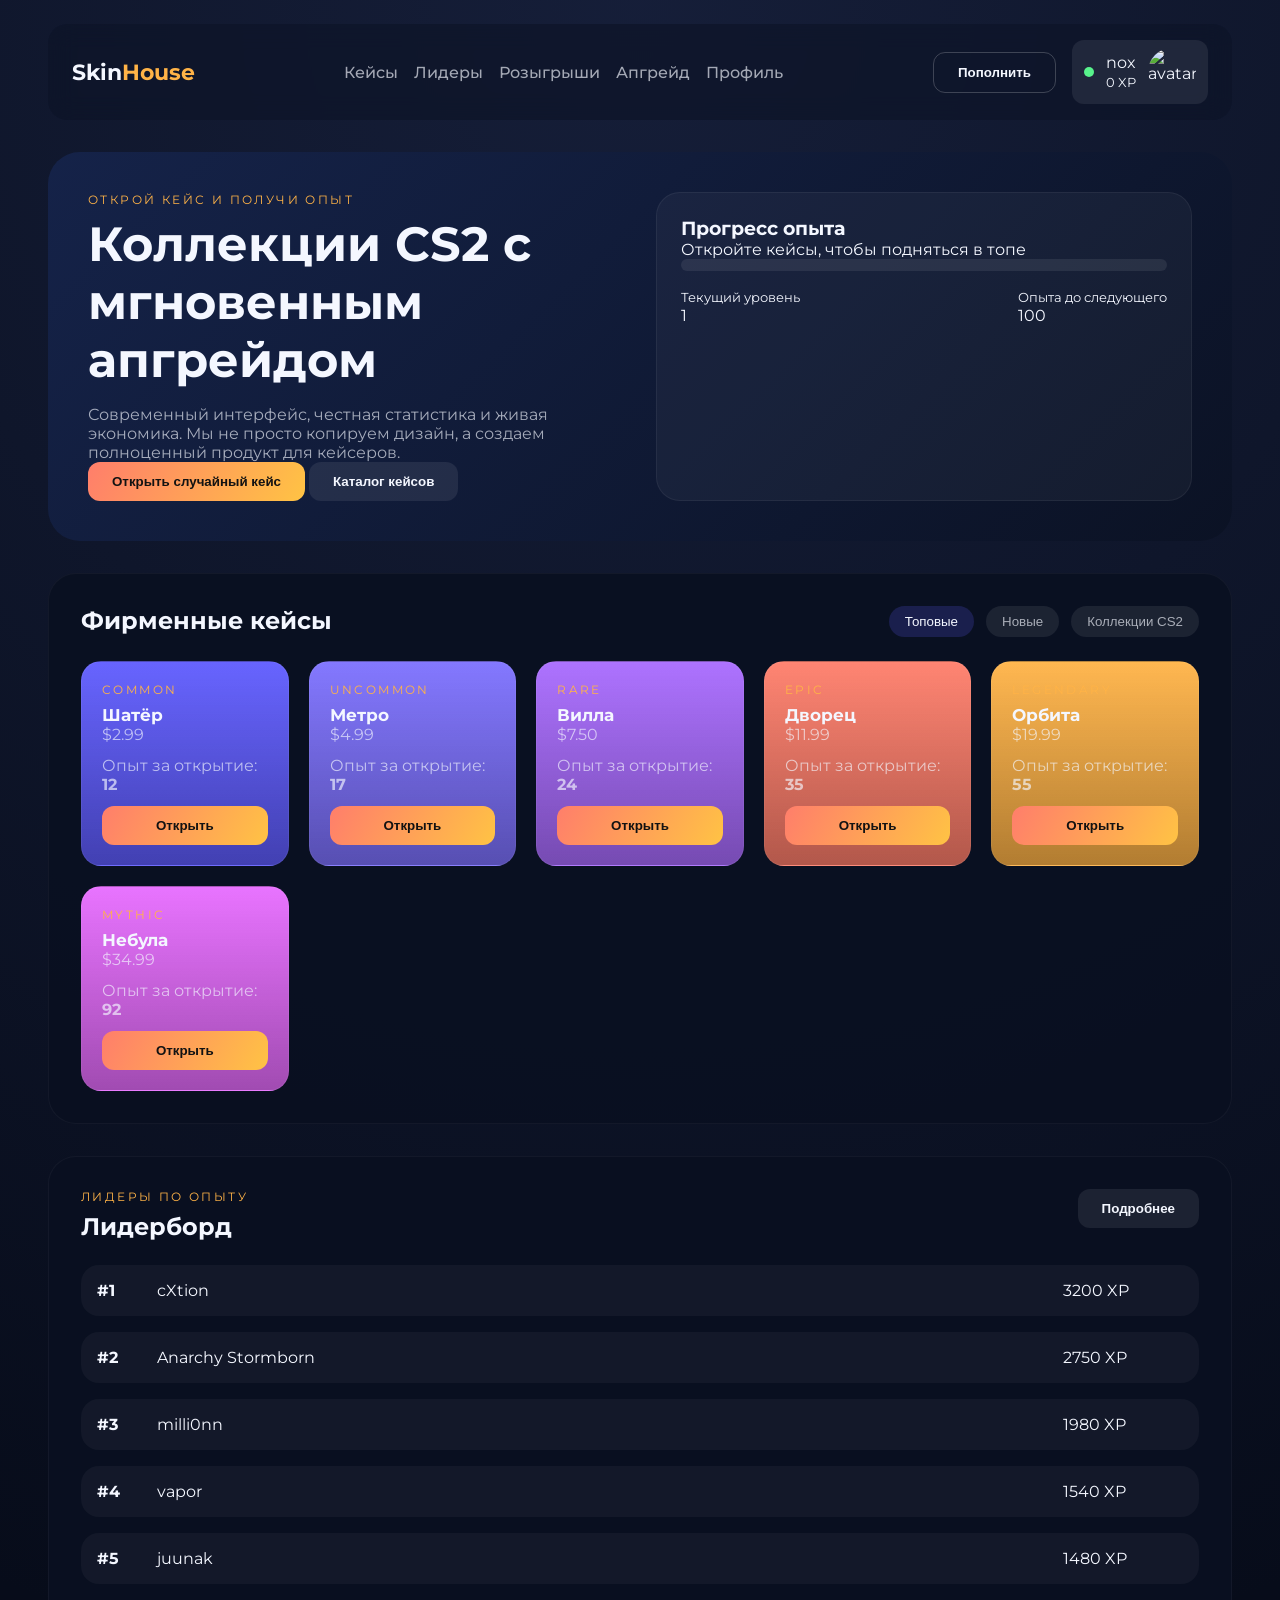
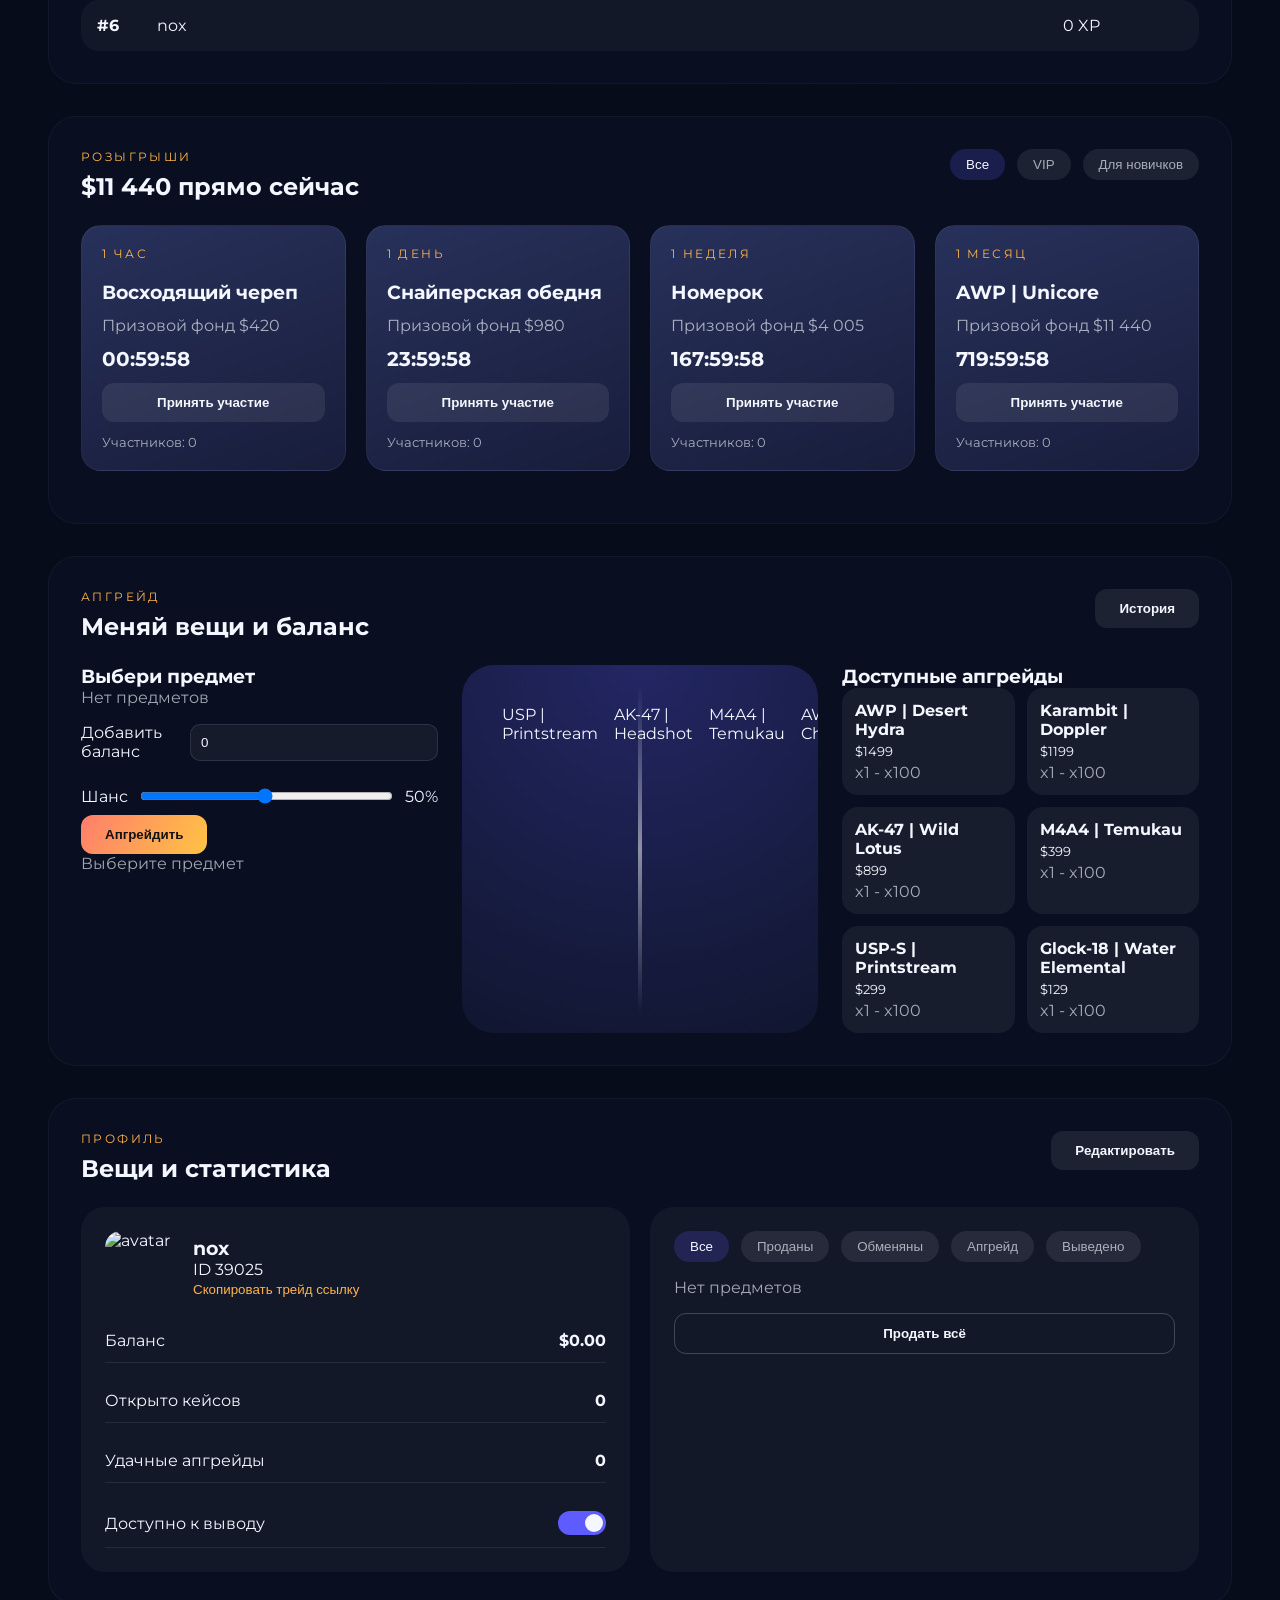
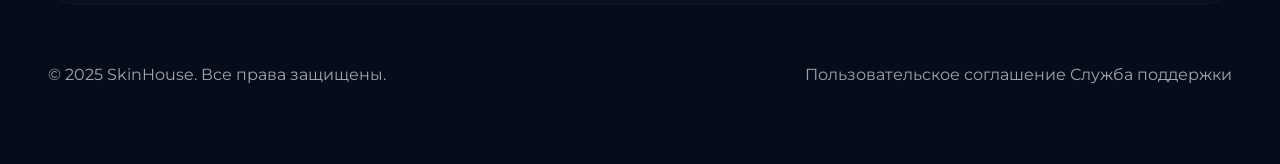
==== index.html @ cc7f90ea "Add persistent accounts and deposit flows" ====
<!DOCTYPE html>
<html lang="ru">
<head>
  <meta charset="UTF-8" />
  <meta name="viewport" content="width=device-width, initial-scale=1.0" />
  <title>SkinHouse 2.0</title>
  <link rel="preconnect" href="https://fonts.googleapis.com">
  <link rel="preconnect" href="https://fonts.gstatic.com" crossorigin>
  <link href="https://fonts.googleapis.com/css2?family=Montserrat:wght@400;500;600;700&display=swap" rel="stylesheet">
  <link rel="stylesheet" href="styles.css" />
</head>
<body>
  <div class="app-shell">
    <header class="app-header">
      <div class="logo">Skin<span>House</span></div>
      <nav class="main-nav">
        <a href="#cases">Кейсы</a>
        <a href="#leaderboard">Лидеры</a>
        <a href="#giveaways">Розыгрыши</a>
        <a href="#upgrade">Апгрейд</a>
        <a href="#profile">Профиль</a>
      </nav>
      <div class="header-actions">
        <button class="btn ghost" id="depositBtn">Пополнить</button>
        <button class="user-chip" type="button" id="accountManager">
          <span class="status online"></span>
          <div>
            <p class="user-name" id="headerUser">nox</p>
            <small id="userExp">0 XP</small>
          </div>
          <img src="https://avatars.githubusercontent.com/u/1?v=4" alt="avatar" />
        </button>
      </div>
    </header>

    <main>
      <section class="hero" id="cases">
        <div>
          <p class="eyebrow">Открой кейс и получи опыт</p>
          <h1>Коллекции CS2 с мгновенным апгрейдом</h1>
          <p class="muted">Современный интерфейс, честная статистика и живая экономика. Мы не просто копируем дизайн, а создаем полноценный продукт для кейсеров.</p>
          <div class="hero-actions">
            <button class="btn primary" id="openRandom">Открыть случайный кейс</button>
            <button class="btn secondary">Каталог кейсов</button>
          </div>
        </div>
        <div class="hero-card">
          <h3>Прогресс опыта</h3>
          <p>Откройте кейсы, чтобы подняться в топе</p>
          <div class="progress">
            <span id="expProgress"></span>
          </div>
          <div class="hero-stats">
            <div>
              <small>Текущий уровень</small>
              <p id="userLevel">1</p>
            </div>
            <div>
              <small>Опыта до следующего</small>
              <p id="nextLevel">100</p>
            </div>
          </div>
        </div>
      </section>

      <section class="case-grid-wrapper">
        <header class="section-head">
          <h2>Фирменные кейсы</h2>
          <div class="filters">
            <button class="chip active">Топовые</button>
            <button class="chip">Новые</button>
            <button class="chip">Коллекции CS2</button>
          </div>
        </header>
        <div class="case-grid" id="caseGrid"></div>
      </section>

      <section class="panel" id="leaderboard">
        <header class="section-head">
          <div>
            <p class="eyebrow">Лидеры по опыту</p>
            <h2>Лидерборд</h2>
          </div>
          <button class="btn secondary">Подробнее</button>
        </header>
        <div class="leaderboard" id="leaderboardList"></div>
      </section>

      <section class="panel" id="giveaways">
        <header class="section-head">
          <div>
            <p class="eyebrow">Розыгрыши</p>
            <h2>$11 440 прямо сейчас</h2>
          </div>
          <div class="filters">
            <button class="chip active">Все</button>
            <button class="chip">VIP</button>
            <button class="chip">Для новичков</button>
          </div>
        </header>
        <div class="giveaway-grid" id="giveawayGrid"></div>
        <div class="winners" id="winnersLog"></div>
      </section>

      <section class="panel" id="upgrade">
        <header class="section-head">
          <div>
            <p class="eyebrow">Апгрейд</p>
            <h2>Меняй вещи и баланс</h2>
          </div>
          <button class="btn secondary">История</button>
        </header>
        <div class="upgrade-layout">
          <div class="upgrade-column">
            <h3>Выбери предмет</h3>
            <div class="inventory" id="upgradeInventory"></div>
            <div class="balance-input">
              <label>Добавить баланс</label>
              <input type="number" id="balanceInput" value="0" min="0" step="5" />
            </div>
            <div class="chance-control">
              <label for="chanceRange">Шанс</label>
              <input type="range" id="chanceRange" min="1" max="100" value="50" />
              <span id="chanceValue">50%</span>
            </div>
            <button class="btn primary" id="upgradeBtn">Апгрейдить</button>
            <p class="muted" id="upgradeStatus">Выберите предмет</p>
          </div>
          <div class="upgrade-wheel">
            <div class="wheel" id="wheel">
              <ul>
                <li>USP | Printstream</li>
                <li>AK-47 | Headshot</li>
                <li>M4A4 | Temukau</li>
                <li>AWP | Chromatic</li>
                <li>AK-47 | Ice Coaled</li>
                <li>M4A1-S | Hot Rod</li>
              </ul>
            </div>
            <div class="wheel-indicator"></div>
          </div>
          <div class="upgrade-column">
            <h3>Доступные апгрейды</h3>
            <div class="upgrade-pool" id="upgradePool"></div>
          </div>
        </div>
      </section>

      <section class="panel profile" id="profile">
        <header class="section-head">
          <div>
            <p class="eyebrow">Профиль</p>
            <h2>Вещи и статистика</h2>
          </div>
          <button class="btn secondary">Редактировать</button>
        </header>
        <div class="profile-grid">
          <div class="profile-card">
            <div class="profile-user">
              <img src="https://avatars.githubusercontent.com/u/1?v=4" alt="avatar" />
              <div>
                <h3 id="profileName">nox</h3>
                <p id="profileId">ID 42069</p>
                <button class="link" id="copyTrade">Скопировать трейд ссылку</button>
              </div>
            </div>
            <div class="stat-row">
              <span>Баланс</span>
              <strong id="profileBalance">$0</strong>
            </div>
            <div class="stat-row">
              <span>Открыто кейсов</span>
              <strong id="profileCases">0</strong>
            </div>
            <div class="stat-row">
              <span>Удачные апгрейды</span>
              <strong id="profileUpgrades">0</strong>
            </div>
            <div class="toggle-row">
              <span>Доступно к выводу</span>
              <label class="switch">
                <input type="checkbox" id="withdrawToggle" checked />
                <span class="slider"></span>
              </label>
            </div>
          </div>
          <div class="profile-card wide">
            <div class="profile-tabs">
              <button class="chip active" data-filter="all">Все</button>
              <button class="chip" data-filter="sold">Проданы</button>
              <button class="chip" data-filter="traded">Обменяны</button>
              <button class="chip" data-filter="upgraded">Апгрейд</button>
              <button class="chip" data-filter="withdrawn">Выведено</button>
            </div>
            <div class="inventory" id="profileInventory"></div>
            <button class="btn ghost" id="sellAll">Продать всё</button>
          </div>
        </div>
      </section>
    </main>

    <footer>
      <p>© 2025 SkinHouse. Все права защищены.</p>
      <div class="footer-links">
        <a href="#">Пользовательское соглашение</a>
        <a href="#">Служба поддержки</a>
      </div>
    </footer>
  </div>

  <div class="modal" id="accountModal" aria-hidden="true">
    <div class="modal-content">
      <button class="modal-close" data-close-modal>&times;</button>
      <h3>Управление аккаунтом</h3>
      <p class="muted">Создавайте аккаунты для друзей, сохраняйте прогресс и переключайтесь за один клик.</p>
      <div class="modal-tabs" role="tablist">
        <button class="chip active" data-tab="login">Войти</button>
        <button class="chip" data-tab="register">Регистрация</button>
      </div>
      <form id="loginForm" class="modal-form" autocomplete="off">
        <label>
          Никнейм
          <input type="text" id="loginName" required placeholder="Например, nox" />
        </label>
        <label>
          Пароль
          <input type="password" id="loginPassword" required placeholder="••••••" />
        </label>
        <button class="btn primary" type="submit">Войти</button>
      </form>
      <form id="registerForm" class="modal-form hidden" autocomplete="off">
        <label>
          Никнейм
          <input type="text" id="registerName" required minlength="3" maxlength="16" />
        </label>
        <label>
          Пароль
          <input type="password" id="registerPassword" required minlength="4" />
        </label>
        <label>
          Повторите пароль
          <input type="password" id="registerConfirm" required minlength="4" />
        </label>
        <button class="btn primary" type="submit">Создать аккаунт</button>
      </form>
      <div class="divider"></div>
      <h4>Сохранённые аккаунты</h4>
      <div class="account-list" id="accountList"></div>
    </div>
  </div>

  <div class="modal" id="depositModal" aria-hidden="true">
    <div class="modal-content">
      <button class="modal-close" data-close-modal>&times;</button>
      <h3>Пополнение баланса</h3>
      <form id="depositForm" class="modal-form">
        <label>
          Сумма пополнения
          <input type="number" id="depositAmount" min="1" step="1" value="25" required />
        </label>
        <label>
          Способ оплаты
          <select id="depositMethod">
            <option value="card">Банковская карта</option>
            <option value="crypto">Криптовалюта</option>
            <option value="skin">Оплата скинами</option>
          </select>
        </label>
        <label>
          Комментарий
          <textarea id="depositComment" rows="2" placeholder="Например, пополнение к розыгрышу"></textarea>
        </label>
        <button class="btn primary" type="submit">Пополнить</button>
      </form>
      <div class="muted" id="depositHint">Платеж защищён. Средства моментально приходят на баланс аккаунта.</div>
    </div>
  </div>

  <script src="script.js" type="module"></script>
</body>
</html>
---- styles.css ----
:root {
  --bg: #070c1a;
  --panel: #0e1528;
  --card: #141d38;
  --accent: #ffb347;
  --accent-2: #5f5cff;
  --text: #f4f7ff;
  --muted: rgba(244, 247, 255, 0.65);
  --success: #58f38c;
  font-family: 'Montserrat', system-ui;
}

* {
  box-sizing: border-box;
  margin: 0;
  padding: 0;
}

body {
  background: radial-gradient(circle at top, rgba(39, 52, 94, 0.45), transparent 50%), var(--bg);
  color: var(--text);
  font-family: 'Montserrat', system-ui;
  min-height: 100vh;
}

img {
  max-width: 100%;
  display: block;
}

a {
  color: inherit;
  text-decoration: none;
}

.app-shell {
  max-width: 1400px;
  margin: 0 auto;
  padding: 24px clamp(16px, 4vw, 48px) 80px;
}

.app-header {
  display: flex;
  align-items: center;
  justify-content: space-between;
  padding: 16px 24px;
  background: rgba(14, 21, 40, 0.7);
  backdrop-filter: blur(12px);
  border-radius: 20px;
  position: sticky;
  top: 12px;
  z-index: 10;
}

.logo {
  font-weight: 700;
  font-size: 1.4rem;
}

.logo span {
  color: var(--accent);
}

.main-nav {
  display: flex;
  gap: 16px;
  font-weight: 500;
}

.main-nav a {
  color: var(--muted);
  transition: color .2s ease;
}

.main-nav a:hover {
  color: var(--text);
}

.header-actions {
  display: flex;
  align-items: center;
  gap: 16px;
}

.btn {
  border: none;
  border-radius: 12px;
  padding: 12px 24px;
  font-weight: 600;
  cursor: pointer;
  transition: transform .2s ease, box-shadow .2s ease;
}

.btn.primary {
  background: linear-gradient(120deg, #ff7e6b, #ffc344);
  color: #121212;
}

.btn.secondary {
  background: rgba(255, 255, 255, 0.08);
  color: var(--text);
}

.btn.ghost {
  background: transparent;
  border: 1px solid rgba(255, 255, 255, 0.2);
  color: var(--text);
}

.btn:hover {
  transform: translateY(-2px);
  box-shadow: 0 10px 20px rgba(0, 0, 0, .25);
}

.user-chip {
  display: flex;
  align-items: center;
  gap: 12px;
  padding: 8px 12px;
  background: rgba(255, 255, 255, 0.08);
  border-radius: 12px;
  border: none;
  cursor: pointer;
  color: inherit;
  font: inherit;
}

.user-chip:focus-visible,
.btn:focus-visible,
.chip:focus-visible,
.link:focus-visible {
  outline: 2px solid var(--accent);
  outline-offset: 2px;
}

.user-chip img {
  width: 48px;
  height: 48px;
  border-radius: 50%;
}

.status {
  width: 10px;
  height: 10px;
  border-radius: 50%;
  background: var(--success);
}

.hero {
  margin-top: 32px;
  padding: 40px;
  background: linear-gradient(135deg, rgba(21, 35, 74, 0.95), rgba(11, 18, 36, 0.95));
  border-radius: 32px;
  display: grid;
  grid-template-columns: repeat(auto-fit, minmax(260px, 1fr));
  gap: 32px;
}

.hero h1 {
  font-size: clamp(2rem, 4vw, 3rem);
  margin-bottom: 16px;
}

.muted {
  color: var(--muted);
}

.eyebrow {
  text-transform: uppercase;
  letter-spacing: .2em;
  color: var(--accent);
  font-size: .75rem;
  margin-bottom: 8px;
}

.hero-card {
  background: rgba(255, 255, 255, 0.04);
  padding: 24px;
  border-radius: 24px;
  border: 1px solid rgba(255, 255, 255, 0.06);
}

.progress {
  background: rgba(255, 255, 255, 0.08);
  border-radius: 999px;
  height: 12px;
  margin-bottom: 16px;
}

.progress span {
  display: block;
  height: 100%;
  background: linear-gradient(120deg, #5f5cff, #9b6bff);
  border-radius: inherit;
  width: 10%;
  transition: width .3s ease;
}

.hero-stats {
  display: flex;
  justify-content: space-between;
}

.case-grid-wrapper,
.panel {
  margin-top: 32px;
  padding: 32px;
  background: rgba(10, 16, 33, 0.95);
  border-radius: 28px;
  border: 1px solid rgba(255, 255, 255, 0.04);
}

.section-head {
  display: flex;
  justify-content: space-between;
  align-items: flex-start;
  flex-wrap: wrap;
  gap: 16px;
  margin-bottom: 24px;
}

.filters {
  display: flex;
  gap: 12px;
}

.chip {
  border: none;
  padding: 8px 16px;
  border-radius: 999px;
  background: rgba(255, 255, 255, 0.08);
  color: var(--muted);
  cursor: pointer;
}

.chip.active {
  background: rgba(95, 92, 255, 0.2);
  color: var(--text);
}

.case-grid {
  display: grid;
  grid-template-columns: repeat(auto-fit, minmax(180px, 1fr));
  gap: 20px;
}

.case-card {
  background: var(--card);
  border-radius: 20px;
  padding: 20px;
  display: flex;
  flex-direction: column;
  gap: 12px;
  border: 1px solid rgba(255, 255, 255, 0.06);
}

.case-card h3 {
  font-size: 1.05rem;
}

.case-card button {
  margin-top: auto;
}

.leaderboard {
  display: grid;
  gap: 16px;
}

.leaderboard-row {
  display: grid;
  grid-template-columns: 60px 1fr 120px;
  align-items: center;
  padding: 16px;
  border-radius: 18px;
  background: rgba(255, 255, 255, 0.04);
}

.giveaway-grid {
  display: grid;
  grid-template-columns: repeat(auto-fit, minmax(240px, 1fr));
  gap: 20px;
}

.giveaway-card {
  padding: 20px;
  border-radius: 20px;
  background: linear-gradient(160deg, rgba(44, 53, 97, 0.9), rgba(26, 31, 62, 0.9));
  border: 1px solid rgba(255, 255, 255, 0.05);
  display: flex;
  flex-direction: column;
  gap: 12px;
}

.giveaway-card .timer {
  font-size: 1.25rem;
  font-weight: 700;
}

.winners {
  margin-top: 20px;
  display: grid;
  gap: 8px;
  font-size: .9rem;
  color: var(--muted);
}

.upgrade-layout {
  display: grid;
  grid-template-columns: repeat(auto-fit, minmax(280px, 1fr));
  gap: 24px;
}

.inventory,
.upgrade-pool {
  display: grid;
  grid-template-columns: repeat(auto-fit, minmax(120px, 1fr));
  gap: 12px;
}

.item-card {
  background: rgba(255, 255, 255, 0.06);
  border-radius: 16px;
  padding: 12px;
  display: flex;
  flex-direction: column;
  gap: 4px;
  cursor: pointer;
  border: 1px solid transparent;
  transition: border .2s ease, transform .2s ease;
}

.item-card.selected {
  border-color: var(--accent);
  transform: translateY(-3px);
}

.balance-input,
.chance-control {
  margin-top: 16px;
  display: flex;
  justify-content: space-between;
  align-items: center;
  gap: 12px;
}

.balance-input input,
.chance-control input {
  width: 100%;
  background: rgba(255, 255, 255, 0.05);
  border: 1px solid rgba(255, 255, 255, 0.1);
  color: var(--text);
  border-radius: 10px;
  padding: 10px;
}

.upgrade-wheel {
  position: relative;
  background: radial-gradient(circle at top, rgba(95, 92, 255, 0.3), rgba(18, 24, 51, 0.8));
  border-radius: 32px;
  padding: 40px;
  overflow: hidden;
}

.wheel ul {
  list-style: none;
  display: flex;
  gap: 16px;
  animation: slide 20s linear infinite;
}

@keyframes slide {
  0% { transform: translateX(0); }
  100% { transform: translateX(-50%); }
}

.wheel.spinning ul {
  animation: spin 2s ease-out;
}

@keyframes spin {
  from { transform: translateX(0); }
  to { transform: translateX(-200%); }
}

.wheel-indicator {
  position: absolute;
  top: 20px;
  left: 50%;
  transform: translateX(-50%);
  width: 4px;
  height: calc(100% - 40px);
  background: linear-gradient(180deg, transparent, rgba(255, 255, 255, 0.5), transparent);
}

.profile-grid {
  display: grid;
  grid-template-columns: repeat(auto-fit, minmax(280px, 1fr));
  gap: 20px;
}

.profile-card {
  background: rgba(255, 255, 255, 0.04);
  border-radius: 24px;
  padding: 24px;
  display: flex;
  flex-direction: column;
  gap: 16px;
}

.profile-card.wide {
  min-height: 320px;
}

.profile-user {
  display: flex;
  gap: 16px;
  align-items: center;
}

.profile-user img {
  width: 72px;
  height: 72px;
  border-radius: 16px;
}

.stat-row,
.toggle-row {
  display: flex;
  justify-content: space-between;
  align-items: center;
  padding: 12px 0;
  border-bottom: 1px solid rgba(255, 255, 255, 0.08);
}

.stat-row:last-child {
  border-bottom: none;
}

.switch {
  position: relative;
  width: 48px;
  height: 24px;
}

.switch input {
  opacity: 0;
  width: 0;
  height: 0;
}

.slider {
  position: absolute;
  inset: 0;
  background: rgba(255, 255, 255, 0.1);
  border-radius: 999px;
  transition: background .2s ease;
}

.slider::after {
  content: '';
  position: absolute;
  width: 18px;
  height: 18px;
  border-radius: 50%;
  background: var(--text);
  top: 3px;
  left: 3px;
  transition: transform .2s ease;
}

.switch input:checked + .slider {
  background: var(--accent-2);
}

.switch input:checked + .slider::after {
  transform: translateX(24px);
}

.profile-tabs {
  display: flex;
  flex-wrap: wrap;
  gap: 12px;
}

footer {
  margin-top: 60px;
  display: flex;
  justify-content: space-between;
  flex-wrap: wrap;
  gap: 16px;
  color: var(--muted);
}

footer a {
  color: var(--muted);
}

.link {
  background: none;
  border: none;
  color: var(--accent);
  cursor: pointer;
}

@media (max-width: 768px) {
  .app-header {
    flex-direction: column;
    gap: 16px;
  }

  .main-nav {
    flex-wrap: wrap;
    justify-content: center;
  }
}
.toast {
  position: fixed;
  bottom: 32px;
  right: 32px;
  background: rgba(13, 19, 40, 0.9);
  border: 1px solid rgba(255, 255, 255, 0.1);
  padding: 16px 20px;
  border-radius: 16px;
  opacity: 0;
  transform: translateY(20px);
  transition: opacity .3s ease, transform .3s ease;
  z-index: 100;
}

.toast.show {
  opacity: 1;
  transform: translateY(0);
}

.modal {
  position: fixed;
  inset: 0;
  display: grid;
  place-items: center;
  background: rgba(2, 5, 15, 0.75);
  backdrop-filter: blur(6px);
  opacity: 0;
  pointer-events: none;
  transition: opacity .2s ease;
  padding: 24px;
  z-index: 50;
}

.modal.show {
  opacity: 1;
  pointer-events: auto;
}

.modal-content {
  width: min(460px, 100%);
  background: rgba(15, 22, 41, 0.95);
  border-radius: 24px;
  border: 1px solid rgba(255, 255, 255, 0.1);
  padding: 32px;
  position: relative;
  display: flex;
  flex-direction: column;
  gap: 16px;
}

.modal-close {
  position: absolute;
  top: 16px;
  right: 16px;
  border: none;
  background: rgba(255, 255, 255, 0.08);
  color: var(--text);
  font-size: 1.2rem;
  border-radius: 50%;
  width: 32px;
  height: 32px;
  cursor: pointer;
}

.modal-tabs {
  display: flex;
  gap: 12px;
}

.modal-form {
  display: flex;
  flex-direction: column;
  gap: 12px;
}

.modal-form label {
  display: flex;
  flex-direction: column;
  gap: 6px;
  font-size: .9rem;
}

.modal-form input,
.modal-form select,
.modal-form textarea {
  background: rgba(255, 255, 255, 0.05);
  border: 1px solid rgba(255, 255, 255, 0.12);
  border-radius: 12px;
  padding: 10px 14px;
  color: var(--text);
  font-family: inherit;
}

.modal-form textarea {
  resize: none;
}

.hidden {
  display: none !important;
}

.divider {
  height: 1px;
  background: rgba(255, 255, 255, 0.08);
}

.account-list {
  display: flex;
  flex-direction: column;
  gap: 8px;
  max-height: 200px;
  overflow: auto;
}

.account-list button {
  display: flex;
  justify-content: space-between;
  align-items: center;
  border: 1px solid rgba(255, 255, 255, 0.08);
  border-radius: 14px;
  padding: 10px 14px;
  background: rgba(255, 255, 255, 0.03);
  color: inherit;
  cursor: pointer;
}

.account-list button.active {
  border-color: var(--accent);
  background: rgba(255, 179, 71, 0.08);
}
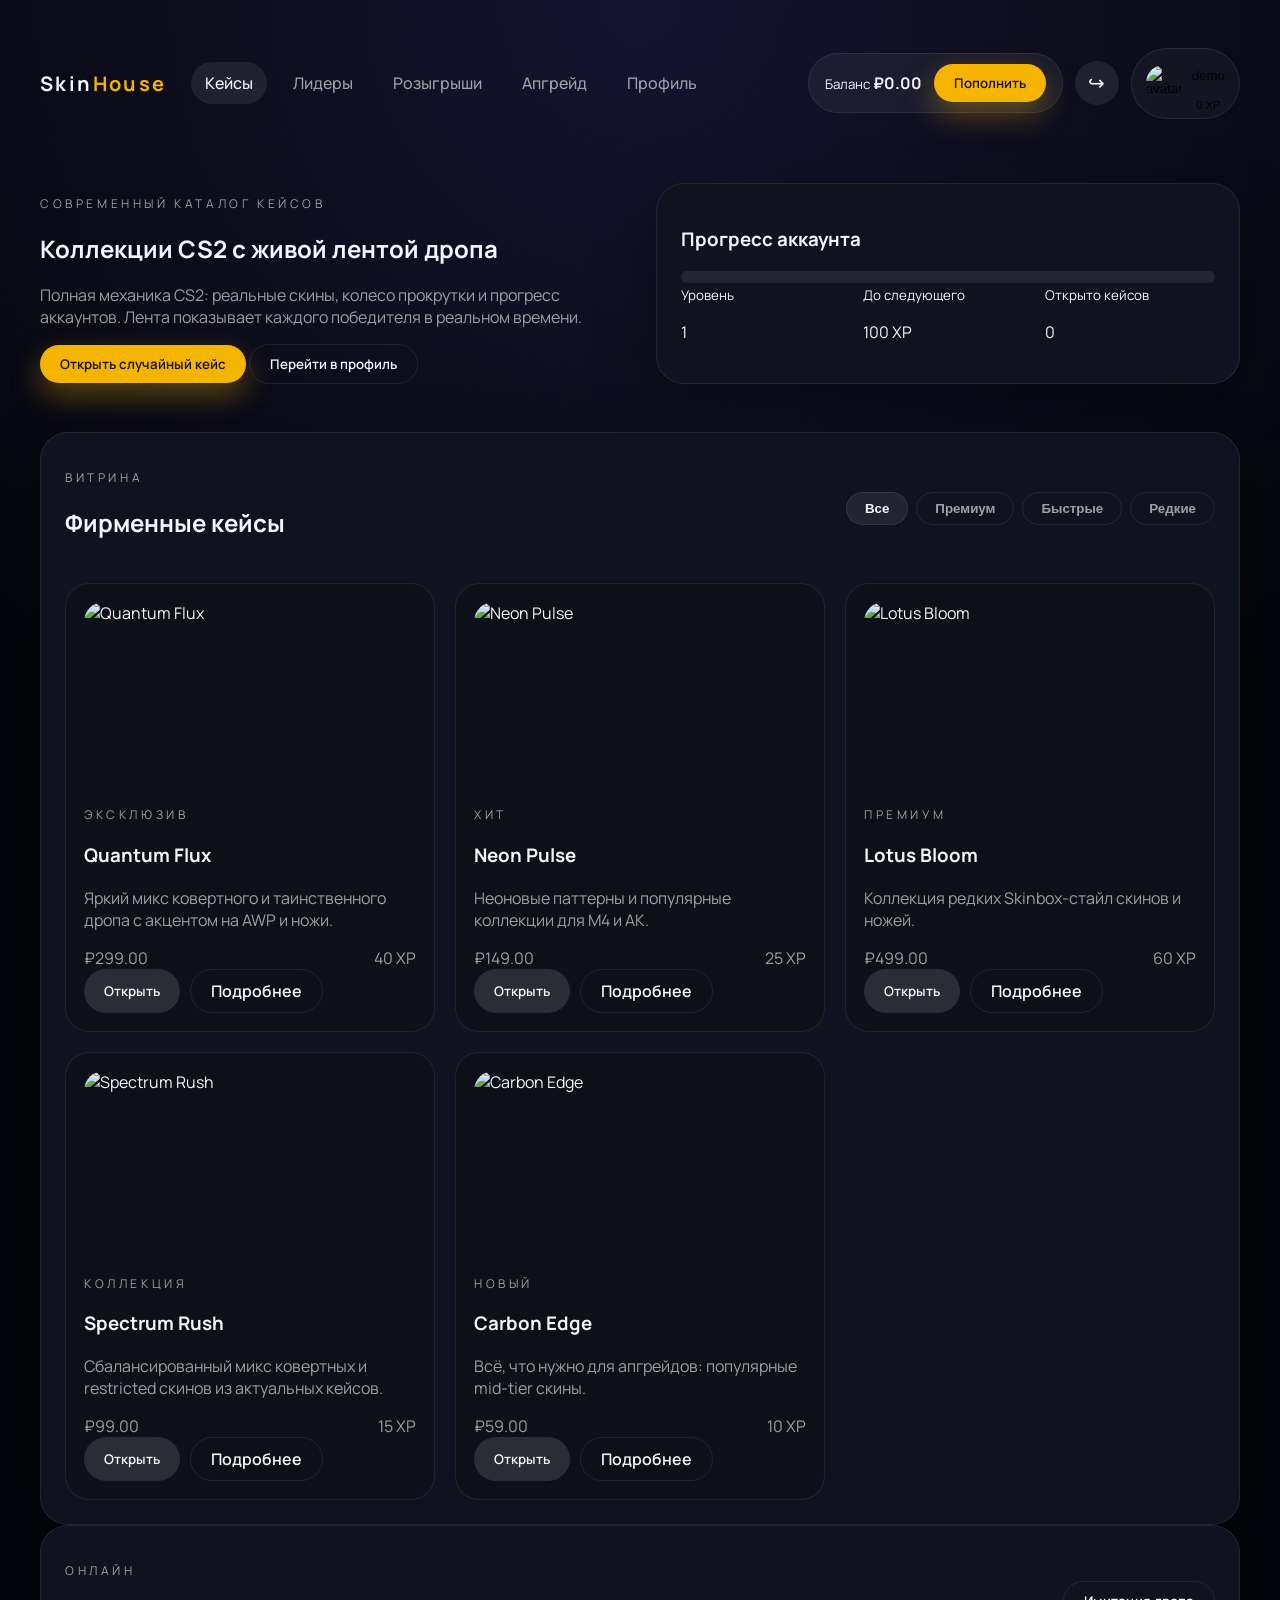
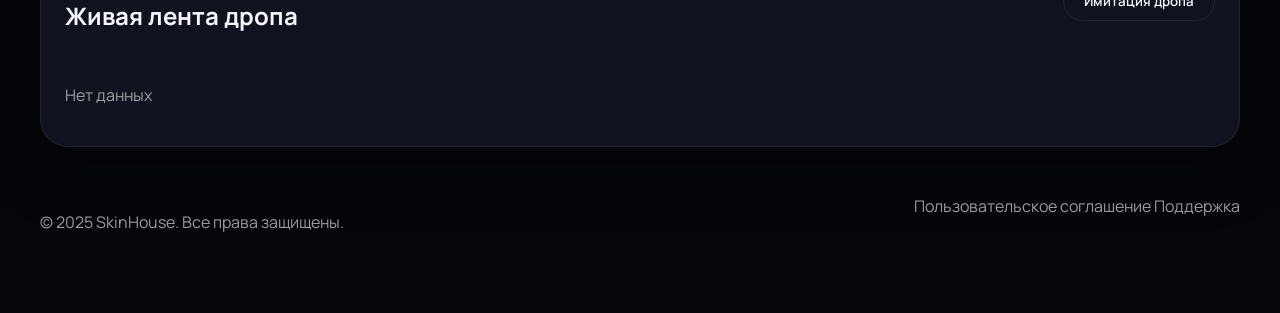
==== commit 98a56f4a: "Add Steam-ready multi-page CS2 experience" ====
--- a/index.html
+++ b/index.html
@@ -3,61 +3,73 @@
 <head>
   <meta charset="UTF-8" />
   <meta name="viewport" content="width=device-width, initial-scale=1.0" />
-  <title>SkinHouse 2.0</title>
+  <title>SkinHouse — Кейсы CS2</title>
   <link rel="preconnect" href="https://fonts.googleapis.com">
   <link rel="preconnect" href="https://fonts.gstatic.com" crossorigin>
-  <link href="https://fonts.googleapis.com/css2?family=Montserrat:wght@400;500;600;700&display=swap" rel="stylesheet">
+  <link href="https://fonts.googleapis.com/css2?family=Manrope:wght@400;500;600;700&display=swap" rel="stylesheet">
   <link rel="stylesheet" href="styles.css" />
 </head>
-<body>
+<body data-page="cases">
   <div class="app-shell">
     <header class="app-header">
-      <div class="logo">Skin<span>House</span></div>
+      <a class="logo" href="index.html">Skin<span>House</span></a>
       <nav class="main-nav">
-        <a href="#cases">Кейсы</a>
-        <a href="#leaderboard">Лидеры</a>
-        <a href="#giveaways">Розыгрыши</a>
-        <a href="#upgrade">Апгрейд</a>
-        <a href="#profile">Профиль</a>
+        <a href="index.html" data-page="cases">Кейсы</a>
+        <a href="leaderboard.html" data-page="leaderboard">Лидеры</a>
+        <a href="giveaways.html" data-page="giveaways">Розыгрыши</a>
+        <a href="upgrade.html" data-page="upgrade">Апгрейд</a>
+        <a href="profile.html" data-page="profile">Профиль</a>
       </nav>
       <div class="header-actions">
-        <button class="btn ghost" id="depositBtn">Пополнить</button>
+        <div class="balance-chip">
+          <div>
+            <small>Баланс</small>
+            <strong id="headerBalance">₽0.00</strong>
+          </div>
+          <button class="btn primary" id="depositBtn">Пополнить</button>
+        </div>
+        <button class="icon-btn" id="logoutBtn" title="Выйти из аккаунта">
+          <span class="icon icon-logout"></span>
+        </button>
         <button class="user-chip" type="button" id="accountManager">
-          <span class="status online"></span>
+          <img id="headerAvatar" src="https://avatars.githubusercontent.com/u/1?v=4" alt="avatar" />
           <div>
-            <p class="user-name" id="headerUser">nox</p>
+            <p class="user-name" id="headerUser">Гость</p>
             <small id="userExp">0 XP</small>
           </div>
-          <img src="https://avatars.githubusercontent.com/u/1?v=4" alt="avatar" />
         </button>
       </div>
     </header>
 
     <main>
-      <section class="hero" id="cases">
+      <section class="hero cases-hero">
         <div>
-          <p class="eyebrow">Открой кейс и получи опыт</p>
-          <h1>Коллекции CS2 с мгновенным апгрейдом</h1>
-          <p class="muted">Современный интерфейс, честная статистика и живая экономика. Мы не просто копируем дизайн, а создаем полноценный продукт для кейсеров.</p>
+          <p class="eyebrow">Современный каталог кейсов</p>
+          <h1>Коллекции CS2 с живой лентой дропа</h1>
+          <p class="muted">Полная механика CS2: реальные скины, колесо прокрутки и прогресс аккаунтов. Лента показывает каждого
+            победителя в реальном времени.</p>
           <div class="hero-actions">
             <button class="btn primary" id="openRandom">Открыть случайный кейс</button>
-            <button class="btn secondary">Каталог кейсов</button>
+            <button class="btn ghost" onclick="window.location.href='profile.html'">Перейти в профиль</button>
           </div>
         </div>
         <div class="hero-card">
-          <h3>Прогресс опыта</h3>
-          <p>Откройте кейсы, чтобы подняться в топе</p>
-          <div class="progress">
+          <h3>Прогресс аккаунта</h3>
+          <div class="progress large">
             <span id="expProgress"></span>
           </div>
           <div class="hero-stats">
             <div>
-              <small>Текущий уровень</small>
+              <small>Уровень</small>
               <p id="userLevel">1</p>
             </div>
             <div>
-              <small>Опыта до следующего</small>
-              <p id="nextLevel">100</p>
+              <small>До следующего</small>
+              <p id="nextLevel">100 XP</p>
+            </div>
+            <div>
+              <small>Открыто кейсов</small>
+              <p id="casesOpened">0</p>
             </div>
           </div>
         </div>
@@ -65,137 +77,24 @@
 
       <section class="case-grid-wrapper">
         <header class="section-head">
-          <h2>Фирменные кейсы</h2>
-          <div class="filters">
-            <button class="chip active">Топовые</button>
-            <button class="chip">Новые</button>
-            <button class="chip">Коллекции CS2</button>
+          <div>
+            <p class="eyebrow">Витрина</p>
+            <h2>Фирменные кейсы</h2>
           </div>
+          <div class="filters" id="caseFilters"></div>
         </header>
         <div class="case-grid" id="caseGrid"></div>
       </section>
 
-      <section class="panel" id="leaderboard">
+      <section class="panel live-feed-panel">
         <header class="section-head">
           <div>
-            <p class="eyebrow">Лидеры по опыту</p>
-            <h2>Лидерборд</h2>
+            <p class="eyebrow">Онлайн</p>
+            <h2>Живая лента дропа</h2>
           </div>
-          <button class="btn secondary">Подробнее</button>
+          <button class="btn ghost" id="forceDrop">Имитация дропа</button>
         </header>
-        <div class="leaderboard" id="leaderboardList"></div>
-      </section>
-
-      <section class="panel" id="giveaways">
-        <header class="section-head">
-          <div>
-            <p class="eyebrow">Розыгрыши</p>
-            <h2>$11 440 прямо сейчас</h2>
-          </div>
-          <div class="filters">
-            <button class="chip active">Все</button>
-            <button class="chip">VIP</button>
-            <button class="chip">Для новичков</button>
-          </div>
-        </header>
-        <div class="giveaway-grid" id="giveawayGrid"></div>
-        <div class="winners" id="winnersLog"></div>
-      </section>
-
-      <section class="panel" id="upgrade">
-        <header class="section-head">
-          <div>
-            <p class="eyebrow">Апгрейд</p>
-            <h2>Меняй вещи и баланс</h2>
-          </div>
-          <button class="btn secondary">История</button>
-        </header>
-        <div class="upgrade-layout">
-          <div class="upgrade-column">
-            <h3>Выбери предмет</h3>
-            <div class="inventory" id="upgradeInventory"></div>
-            <div class="balance-input">
-              <label>Добавить баланс</label>
-              <input type="number" id="balanceInput" value="0" min="0" step="5" />
-            </div>
-            <div class="chance-control">
-              <label for="chanceRange">Шанс</label>
-              <input type="range" id="chanceRange" min="1" max="100" value="50" />
-              <span id="chanceValue">50%</span>
-            </div>
-            <button class="btn primary" id="upgradeBtn">Апгрейдить</button>
-            <p class="muted" id="upgradeStatus">Выберите предмет</p>
-          </div>
-          <div class="upgrade-wheel">
-            <div class="wheel" id="wheel">
-              <ul>
-                <li>USP | Printstream</li>
-                <li>AK-47 | Headshot</li>
-                <li>M4A4 | Temukau</li>
-                <li>AWP | Chromatic</li>
-                <li>AK-47 | Ice Coaled</li>
-                <li>M4A1-S | Hot Rod</li>
-              </ul>
-            </div>
-            <div class="wheel-indicator"></div>
-          </div>
-          <div class="upgrade-column">
-            <h3>Доступные апгрейды</h3>
-            <div class="upgrade-pool" id="upgradePool"></div>
-          </div>
-        </div>
-      </section>
-
-      <section class="panel profile" id="profile">
-        <header class="section-head">
-          <div>
-            <p class="eyebrow">Профиль</p>
-            <h2>Вещи и статистика</h2>
-          </div>
-          <button class="btn secondary">Редактировать</button>
-        </header>
-        <div class="profile-grid">
-          <div class="profile-card">
-            <div class="profile-user">
-              <img src="https://avatars.githubusercontent.com/u/1?v=4" alt="avatar" />
-              <div>
-                <h3 id="profileName">nox</h3>
-                <p id="profileId">ID 42069</p>
-                <button class="link" id="copyTrade">Скопировать трейд ссылку</button>
-              </div>
-            </div>
-            <div class="stat-row">
-              <span>Баланс</span>
-              <strong id="profileBalance">$0</strong>
-            </div>
-            <div class="stat-row">
-              <span>Открыто кейсов</span>
-              <strong id="profileCases">0</strong>
-            </div>
-            <div class="stat-row">
-              <span>Удачные апгрейды</span>
-              <strong id="profileUpgrades">0</strong>
-            </div>
-            <div class="toggle-row">
-              <span>Доступно к выводу</span>
-              <label class="switch">
-                <input type="checkbox" id="withdrawToggle" checked />
-                <span class="slider"></span>
-              </label>
-            </div>
-          </div>
-          <div class="profile-card wide">
-            <div class="profile-tabs">
-              <button class="chip active" data-filter="all">Все</button>
-              <button class="chip" data-filter="sold">Проданы</button>
-              <button class="chip" data-filter="traded">Обменяны</button>
-              <button class="chip" data-filter="upgraded">Апгрейд</button>
-              <button class="chip" data-filter="withdrawn">Выведено</button>
-            </div>
-            <div class="inventory" id="profileInventory"></div>
-            <button class="btn ghost" id="sellAll">Продать всё</button>
-          </div>
-        </div>
+        <div class="live-feed" id="liveFeed"></div>
       </section>
     </main>
 
@@ -203,48 +102,43 @@
       <p>© 2025 SkinHouse. Все права защищены.</p>
       <div class="footer-links">
         <a href="#">Пользовательское соглашение</a>
-        <a href="#">Служба поддержки</a>
+        <a href="#">Поддержка</a>
       </div>
     </footer>
   </div>
 
   <div class="modal" id="accountModal" aria-hidden="true">
-    <div class="modal-content">
+    <div class="modal-content large">
       <button class="modal-close" data-close-modal>&times;</button>
-      <h3>Управление аккаунтом</h3>
-      <p class="muted">Создавайте аккаунты для друзей, сохраняйте прогресс и переключайтесь за один клик.</p>
+      <h3>Аккаунт</h3>
+      <p class="muted">Войдите через Steam или создайте локальный аккаунт.</p>
       <div class="modal-tabs" role="tablist">
-        <button class="chip active" data-tab="login">Войти</button>
+        <button class="chip active" data-tab="steam">Steam</button>
+        <button class="chip" data-tab="login">Логин</button>
         <button class="chip" data-tab="register">Регистрация</button>
       </div>
-      <form id="loginForm" class="modal-form" autocomplete="off">
+      <form id="steamForm" class="modal-form">
         <label>
-          Никнейм
-          <input type="text" id="loginName" required placeholder="Например, nox" />
+          Steam ID / ссылка на профиль
+          <input type="text" id="steamProfile" placeholder="https://steamcommunity.com/id/..." required />
         </label>
         <label>
-          Пароль
-          <input type="password" id="loginPassword" required placeholder="••••••" />
+          Ник в Steam
+          <input type="text" id="steamNick" placeholder="s1mple" required />
         </label>
+        <button class="btn primary" type="submit">Авторизоваться через Steam</button>
+      </form>
+      <form id="loginForm" class="modal-form hidden" autocomplete="off">
+        <label>Никнейм<input type="text" id="loginName" required /></label>
+        <label>Пароль<input type="password" id="loginPassword" required /></label>
         <button class="btn primary" type="submit">Войти</button>
       </form>
       <form id="registerForm" class="modal-form hidden" autocomplete="off">
-        <label>
-          Никнейм
-          <input type="text" id="registerName" required minlength="3" maxlength="16" />
-        </label>
-        <label>
-          Пароль
-          <input type="password" id="registerPassword" required minlength="4" />
-        </label>
-        <label>
-          Повторите пароль
-          <input type="password" id="registerConfirm" required minlength="4" />
-        </label>
+        <label>Никнейм<input type="text" id="registerName" required minlength="3" /></label>
+        <label>Пароль<input type="password" id="registerPassword" required minlength="4" /></label>
+        <label>Повтор пароля<input type="password" id="registerConfirm" required minlength="4" /></label>
         <button class="btn primary" type="submit">Создать аккаунт</button>
       </form>
-      <div class="divider"></div>
-      <h4>Сохранённые аккаунты</h4>
       <div class="account-list" id="accountList"></div>
     </div>
   </div>
@@ -254,28 +148,32 @@
       <button class="modal-close" data-close-modal>&times;</button>
       <h3>Пополнение баланса</h3>
       <form id="depositForm" class="modal-form">
-        <label>
-          Сумма пополнения
-          <input type="number" id="depositAmount" min="1" step="1" value="25" required />
-        </label>
-        <label>
-          Способ оплаты
+        <label>Сумма<input type="number" id="depositAmount" min="5" step="5" value="100" /></label>
+        <label>Способ
           <select id="depositMethod">
-            <option value="card">Банковская карта</option>
-            <option value="crypto">Криптовалюта</option>
-            <option value="skin">Оплата скинами</option>
+            <option value="card">Карта</option>
+            <option value="qiwi">QIWI</option>
+            <option value="crypto">Crypto</option>
           </select>
-        </label>
-        <label>
-          Комментарий
-          <textarea id="depositComment" rows="2" placeholder="Например, пополнение к розыгрышу"></textarea>
         </label>
         <button class="btn primary" type="submit">Пополнить</button>
       </form>
-      <div class="muted" id="depositHint">Платеж защищён. Средства моментально приходят на баланс аккаунта.</div>
     </div>
   </div>
 
-  <script src="script.js" type="module"></script>
+  <div class="case-spinner" id="caseSpinner" aria-hidden="true">
+    <div class="spinner-content">
+      <button class="modal-close" data-close-spinner>&times;</button>
+      <div class="spinner-track-wrapper">
+        <div class="spinner-track" id="spinnerTrack"></div>
+        <div class="spinner-pointer"></div>
+      </div>
+      <div class="spinner-result" id="spinnerResult"></div>
+    </div>
+  </div>
+
+  <div class="toast-container" id="toastContainer"></div>
+
+  <script src="script.js"></script>
 </body>
 </html>
--- a/styles.css
+++ b/styles.css
@@ -1,26 +1,37 @@
 :root {
-  --bg: #070c1a;
-  --panel: #0e1528;
-  --card: #141d38;
-  --accent: #ffb347;
-  --accent-2: #5f5cff;
-  --text: #f4f7ff;
-  --muted: rgba(244, 247, 255, 0.65);
-  --success: #58f38c;
-  font-family: 'Montserrat', system-ui;
+  --bg: #05060b;
+  --card: #10131f;
+  --card-muted: #0d1018;
+  --border: rgba(255, 255, 255, 0.08);
+  --text: #f5f5ff;
+  --muted: rgba(255, 255, 255, 0.6);
+  --primary: #f4b400;
+  --primary-dark: #d99a00;
+  --accent: #6c63ff;
+  --success: #32d296;
+  --error: #ff5f6d;
+  --shadow: 0 20px 60px rgba(0, 0, 0, 0.35);
 }
 
 * {
   box-sizing: border-box;
+}
+
+body {
   margin: 0;
-  padding: 0;
-}
-
-body {
-  background: radial-gradient(circle at top, rgba(39, 52, 94, 0.45), transparent 50%), var(--bg);
-  color: var(--text);
-  font-family: 'Montserrat', system-ui;
+  font-family: 'Manrope', 'Inter', sans-serif;
+  background: radial-gradient(circle at top, rgba(108, 99, 255, 0.15), transparent 45%), var(--bg);
+  color: var(--text);
   min-height: 100vh;
+}
+
+.muted {
+  color: var(--muted);
+}
+
+a {
+  color: inherit;
+  text-decoration: none;
 }
 
 img {
@@ -28,504 +39,450 @@
   display: block;
 }
 
-a {
-  color: inherit;
-  text-decoration: none;
-}
-
 .app-shell {
-  max-width: 1400px;
+  width: min(1200px, 100% - 40px);
   margin: 0 auto;
-  padding: 24px clamp(16px, 4vw, 48px) 80px;
+  padding: 32px 0 64px;
 }
 
 .app-header {
   display: flex;
   align-items: center;
   justify-content: space-between;
-  padding: 16px 24px;
-  background: rgba(14, 21, 40, 0.7);
-  backdrop-filter: blur(12px);
-  border-radius: 20px;
-  position: sticky;
-  top: 12px;
-  z-index: 10;
+  gap: 24px;
+  padding: 16px 0 32px;
 }
 
 .logo {
   font-weight: 700;
-  font-size: 1.4rem;
+  font-size: 20px;
+  letter-spacing: 0.12em;
+}
+
+.eyebrow {
+  text-transform: uppercase;
+  letter-spacing: 0.3em;
+  font-size: 12px;
+  color: var(--muted);
 }
 
 .logo span {
-  color: var(--accent);
+  color: var(--primary);
 }
 
 .main-nav {
   display: flex;
-  gap: 16px;
+  gap: 12px;
+  flex: 1;
+}
+
+.main-nav a {
+  padding: 10px 14px;
+  border-radius: 999px;
   font-weight: 500;
-}
-
-.main-nav a {
-  color: var(--muted);
-  transition: color .2s ease;
-}
-
+  color: var(--muted);
+  transition: background 0.2s;
+}
+
+.main-nav a.active,
 .main-nav a:hover {
   color: var(--text);
+  background: rgba(255, 255, 255, 0.08);
 }
 
 .header-actions {
   display: flex;
   align-items: center;
-  gap: 16px;
+  gap: 12px;
+}
+
+.balance-chip {
+  display: flex;
+  align-items: center;
+  gap: 12px;
+  padding: 10px 16px;
+  border-radius: 999px;
+  background: rgba(255, 255, 255, 0.05);
+  border: 1px solid var(--border);
+}
+
+.balance-chip strong {
+  font-size: 16px;
 }
 
 .btn {
   border: none;
-  border-radius: 12px;
-  padding: 12px 24px;
+  border-radius: 999px;
+  padding: 10px 20px;
   font-weight: 600;
   cursor: pointer;
-  transition: transform .2s ease, box-shadow .2s ease;
+  font-family: inherit;
+  transition: transform 0.2s, box-shadow 0.2s;
 }
 
 .btn.primary {
-  background: linear-gradient(120deg, #ff7e6b, #ffc344);
-  color: #121212;
+  background: var(--primary);
+  color: #111;
+  box-shadow: 0 12px 30px rgba(244, 180, 0, 0.35);
+}
+
+.btn.primary:hover {
+  background: var(--primary-dark);
 }
 
 .btn.secondary {
-  background: rgba(255, 255, 255, 0.08);
+  background: rgba(255, 255, 255, 0.12);
   color: var(--text);
 }
 
 .btn.ghost {
   background: transparent;
-  border: 1px solid rgba(255, 255, 255, 0.2);
-  color: var(--text);
-}
-
-.btn:hover {
-  transform: translateY(-2px);
-  box-shadow: 0 10px 20px rgba(0, 0, 0, .25);
+  color: var(--text);
+  border: 1px solid var(--border);
+}
+
+.btn:disabled {
+  opacity: 0.4;
+  pointer-events: none;
+}
+
+.hidden {
+  display: none !important;
+}
+
+.icon-btn {
+  border: none;
+  width: 44px;
+  height: 44px;
+  border-radius: 50%;
+  background: rgba(255, 255, 255, 0.08);
+  color: var(--text);
+  font-size: 20px;
+  cursor: pointer;
+  display: grid;
+  place-items: center;
+}
+
+.icon-logout::before {
+  content: '\21aa';
 }
 
 .user-chip {
   display: flex;
   align-items: center;
-  gap: 12px;
-  padding: 8px 12px;
-  background: rgba(255, 255, 255, 0.08);
-  border-radius: 12px;
-  border: none;
+  gap: 10px;
+  padding: 6px 14px;
+  border-radius: 999px;
+  border: 1px solid var(--border);
+  background: rgba(255, 255, 255, 0.04);
   cursor: pointer;
-  color: inherit;
-  font: inherit;
-}
-
-.user-chip:focus-visible,
-.btn:focus-visible,
-.chip:focus-visible,
-.link:focus-visible {
-  outline: 2px solid var(--accent);
-  outline-offset: 2px;
 }
 
 .user-chip img {
-  width: 48px;
-  height: 48px;
+  width: 36px;
+  height: 36px;
   border-radius: 50%;
 }
 
-.status {
-  width: 10px;
-  height: 10px;
-  border-radius: 50%;
-  background: var(--success);
-}
-
 .hero {
-  margin-top: 32px;
-  padding: 40px;
-  background: linear-gradient(135deg, rgba(21, 35, 74, 0.95), rgba(11, 18, 36, 0.95));
-  border-radius: 32px;
   display: grid;
   grid-template-columns: repeat(auto-fit, minmax(260px, 1fr));
   gap: 32px;
-}
-
-.hero h1 {
-  font-size: clamp(2rem, 4vw, 3rem);
-  margin-bottom: 16px;
-}
-
-.muted {
-  color: var(--muted);
-}
-
-.eyebrow {
-  text-transform: uppercase;
-  letter-spacing: .2em;
-  color: var(--accent);
-  font-size: .75rem;
-  margin-bottom: 8px;
-}
-
-.hero-card {
-  background: rgba(255, 255, 255, 0.04);
+  padding: 32px 0 48px;
+}
+
+.hero.compact {
+  grid-template-columns: 1fr;
+}
+
+.hero-card,
+.panel,
+.case-grid-wrapper,
+.live-feed-panel,
+.profile-hero,
+.inventory-panel,
+.upgrade-panel,
+.drop-panel,
+.admin-card,
+.admin-dashboard header,
+.admin-grid,
+.admin-catalog {
+  background: var(--card);
+  border: 1px solid var(--border);
+  border-radius: 28px;
   padding: 24px;
-  border-radius: 24px;
-  border: 1px solid rgba(255, 255, 255, 0.06);
-}
-
-.progress {
+  box-shadow: var(--shadow);
+}
+
+.hero-card .progress {
+  width: 100%;
+  height: 12px;
   background: rgba(255, 255, 255, 0.08);
   border-radius: 999px;
-  height: 12px;
-  margin-bottom: 16px;
+  overflow: hidden;
 }
 
 .progress span {
   display: block;
   height: 100%;
-  background: linear-gradient(120deg, #5f5cff, #9b6bff);
+  background: var(--primary);
   border-radius: inherit;
-  width: 10%;
-  transition: width .3s ease;
+  transition: width 0.4s ease;
 }
 
 .hero-stats {
-  display: flex;
+  display: grid;
+  grid-template-columns: repeat(3, minmax(0, 1fr));
+  gap: 12px;
+}
+
+.section-head {
+  display: flex;
+  align-items: center;
   justify-content: space-between;
-}
-
-.case-grid-wrapper,
-.panel {
-  margin-top: 32px;
-  padding: 32px;
-  background: rgba(10, 16, 33, 0.95);
-  border-radius: 28px;
-  border: 1px solid rgba(255, 255, 255, 0.04);
-}
-
-.section-head {
-  display: flex;
-  justify-content: space-between;
-  align-items: flex-start;
+  gap: 16px;
+}
+
+.filters,
+.inventory-tabs,
+.modal-tabs {
+  display: flex;
+  gap: 8px;
   flex-wrap: wrap;
-  gap: 16px;
-  margin-bottom: 24px;
-}
-
-.filters {
-  display: flex;
-  gap: 12px;
 }
 
 .chip {
-  border: none;
-  padding: 8px 16px;
+  padding: 8px 18px;
   border-radius: 999px;
+  border: 1px solid var(--border);
+  background: transparent;
+  color: var(--muted);
+  cursor: pointer;
+  font-weight: 600;
+}
+
+.chip.active,
+.chip:hover {
   background: rgba(255, 255, 255, 0.08);
-  color: var(--muted);
-  cursor: pointer;
-}
-
-.chip.active {
-  background: rgba(95, 92, 255, 0.2);
   color: var(--text);
 }
 
 .case-grid {
-  display: grid;
-  grid-template-columns: repeat(auto-fit, minmax(180px, 1fr));
-  gap: 20px;
-}
-
-.case-card {
-  background: var(--card);
-  border-radius: 20px;
-  padding: 20px;
-  display: flex;
-  flex-direction: column;
-  gap: 12px;
-  border: 1px solid rgba(255, 255, 255, 0.06);
-}
-
-.case-card h3 {
-  font-size: 1.05rem;
-}
-
-.case-card button {
-  margin-top: auto;
-}
-
-.leaderboard {
-  display: grid;
-  gap: 16px;
-}
-
-.leaderboard-row {
-  display: grid;
-  grid-template-columns: 60px 1fr 120px;
-  align-items: center;
-  padding: 16px;
-  border-radius: 18px;
-  background: rgba(255, 255, 255, 0.04);
-}
-
-.giveaway-grid {
-  display: grid;
-  grid-template-columns: repeat(auto-fit, minmax(240px, 1fr));
-  gap: 20px;
-}
-
-.giveaway-card {
-  padding: 20px;
-  border-radius: 20px;
-  background: linear-gradient(160deg, rgba(44, 53, 97, 0.9), rgba(26, 31, 62, 0.9));
-  border: 1px solid rgba(255, 255, 255, 0.05);
-  display: flex;
-  flex-direction: column;
-  gap: 12px;
-}
-
-.giveaway-card .timer {
-  font-size: 1.25rem;
-  font-weight: 700;
-}
-
-.winners {
-  margin-top: 20px;
-  display: grid;
-  gap: 8px;
-  font-size: .9rem;
-  color: var(--muted);
-}
-
-.upgrade-layout {
-  display: grid;
-  grid-template-columns: repeat(auto-fit, minmax(280px, 1fr));
-  gap: 24px;
-}
-
-.inventory,
-.upgrade-pool {
-  display: grid;
-  grid-template-columns: repeat(auto-fit, minmax(120px, 1fr));
-  gap: 12px;
-}
-
-.item-card {
-  background: rgba(255, 255, 255, 0.06);
-  border-radius: 16px;
-  padding: 12px;
-  display: flex;
-  flex-direction: column;
-  gap: 4px;
-  cursor: pointer;
-  border: 1px solid transparent;
-  transition: border .2s ease, transform .2s ease;
-}
-
-.item-card.selected {
-  border-color: var(--accent);
-  transform: translateY(-3px);
-}
-
-.balance-input,
-.chance-control {
-  margin-top: 16px;
-  display: flex;
-  justify-content: space-between;
-  align-items: center;
-  gap: 12px;
-}
-
-.balance-input input,
-.chance-control input {
-  width: 100%;
-  background: rgba(255, 255, 255, 0.05);
-  border: 1px solid rgba(255, 255, 255, 0.1);
-  color: var(--text);
-  border-radius: 10px;
-  padding: 10px;
-}
-
-.upgrade-wheel {
-  position: relative;
-  background: radial-gradient(circle at top, rgba(95, 92, 255, 0.3), rgba(18, 24, 51, 0.8));
-  border-radius: 32px;
-  padding: 40px;
-  overflow: hidden;
-}
-
-.wheel ul {
-  list-style: none;
-  display: flex;
-  gap: 16px;
-  animation: slide 20s linear infinite;
-}
-
-@keyframes slide {
-  0% { transform: translateX(0); }
-  100% { transform: translateX(-50%); }
-}
-
-.wheel.spinning ul {
-  animation: spin 2s ease-out;
-}
-
-@keyframes spin {
-  from { transform: translateX(0); }
-  to { transform: translateX(-200%); }
-}
-
-.wheel-indicator {
-  position: absolute;
-  top: 20px;
-  left: 50%;
-  transform: translateX(-50%);
-  width: 4px;
-  height: calc(100% - 40px);
-  background: linear-gradient(180deg, transparent, rgba(255, 255, 255, 0.5), transparent);
-}
-
-.profile-grid {
   display: grid;
   grid-template-columns: repeat(auto-fit, minmax(280px, 1fr));
   gap: 20px;
-}
-
-.profile-card {
+  margin-top: 24px;
+}
+
+.case-card {
+  display: flex;
+  flex-direction: column;
+  gap: 12px;
+  background: var(--card-muted);
+  border-radius: 24px;
+  padding: 18px;
+  border: 1px solid var(--border);
+  overflow: hidden;
+}
+
+.case-card img {
+  width: 100%;
+  height: 180px;
+  object-fit: cover;
+  border-radius: 20px;
+}
+
+.case-meta-line {
+  display: flex;
+  justify-content: space-between;
+  color: var(--muted);
+}
+
+.case-actions {
+  display: flex;
+  gap: 10px;
+}
+
+.live-feed {
+  display: flex;
+  flex-direction: column;
+  gap: 12px;
+  max-height: 320px;
+  overflow: auto;
+  margin-top: 16px;
+}
+
+.live-row {
+  display: flex;
+  align-items: center;
+  gap: 14px;
+  padding: 12px 16px;
+  border-radius: 18px;
+  background: rgba(255, 255, 255, 0.03);
+  border: 1px solid var(--border);
+}
+
+.live-row img {
+  width: 64px;
+  height: 32px;
+  object-fit: cover;
+  border-radius: 8px;
+}
+
+.rarity-consumer { border-left: 4px solid #9da3af; }
+.rarity-industrial { border-left: 4px solid #4cc3ff; }
+.rarity-milspec { border-left: 4px solid #4d7cfe; }
+.rarity-restricted { border-left: 4px solid #936bff; }
+.rarity-classified { border-left: 4px solid #ea4c89; }
+.rarity-covert { border-left: 4px solid #f39c12; }
+.rarity-extraordinary { border-left: 4px solid #ff5454; }
+
+footer {
+  margin-top: 48px;
+  display: flex;
+  justify-content: space-between;
+  color: var(--muted);
+}
+
+footer a {
+  color: var(--muted);
+}
+
+.modal,
+.case-spinner {
+  position: fixed;
+  inset: 0;
+  background: rgba(0, 0, 0, 0.65);
+  backdrop-filter: blur(12px);
+  display: grid;
+  place-items: center;
+  z-index: 99;
+}
+
+.modal[aria-hidden='true'],
+.case-spinner[aria-hidden='true'] {
+  visibility: hidden;
+  opacity: 0;
+  pointer-events: none;
+}
+
+.modal-content,
+.spinner-content {
+  background: var(--card);
+  border-radius: 28px;
+  padding: 32px;
+  width: min(520px, 90vw);
+  position: relative;
+}
+
+.modal-content.large {
+  width: min(680px, 95vw);
+}
+
+.modal-close {
+  position: absolute;
+  top: 18px;
+  right: 18px;
+  border: none;
+  background: rgba(255, 255, 255, 0.05);
+  width: 36px;
+  height: 36px;
+  border-radius: 50%;
+  color: var(--text);
+  font-size: 20px;
+  cursor: pointer;
+}
+
+.modal-form {
+  display: flex;
+  flex-direction: column;
+  gap: 12px;
+  margin-top: 16px;
+}
+
+.modal-form label {
+  font-size: 14px;
+  color: var(--muted);
+  display: flex;
+  flex-direction: column;
+  gap: 6px;
+}
+
+.modal-form input,
+.modal-form select,
+.modal-form textarea {
+  padding: 12px 14px;
+  border-radius: 14px;
+  border: 1px solid var(--border);
+  background: rgba(255, 255, 255, 0.05);
+  color: var(--text);
+  font-family: inherit;
+}
+
+input[type='search'] {
+  padding: 12px 16px;
+  border-radius: 16px;
+  border: 1px solid var(--border);
   background: rgba(255, 255, 255, 0.04);
-  border-radius: 24px;
-  padding: 24px;
-  display: flex;
-  flex-direction: column;
-  gap: 16px;
-}
-
-.profile-card.wide {
-  min-height: 320px;
-}
-
-.profile-user {
-  display: flex;
-  gap: 16px;
-  align-items: center;
-}
-
-.profile-user img {
-  width: 72px;
-  height: 72px;
-  border-radius: 16px;
-}
-
-.stat-row,
-.toggle-row {
-  display: flex;
+  color: var(--text);
+  font-family: inherit;
+}
+
+input[type='search']::placeholder {
+  color: var(--muted);
+}
+
+.account-list {
+  margin-top: 20px;
+  max-height: 260px;
+  overflow: auto;
+  display: flex;
+  flex-direction: column;
+  gap: 8px;
+}
+
+.account-row {
+  display: flex;
+  align-items: center;
   justify-content: space-between;
-  align-items: center;
-  padding: 12px 0;
-  border-bottom: 1px solid rgba(255, 255, 255, 0.08);
-}
-
-.stat-row:last-child {
-  border-bottom: none;
-}
-
-.switch {
-  position: relative;
-  width: 48px;
-  height: 24px;
-}
-
-.switch input {
-  opacity: 0;
-  width: 0;
-  height: 0;
-}
-
-.slider {
-  position: absolute;
-  inset: 0;
+  padding: 12px 14px;
+  border-radius: 18px;
+  border: 1px solid transparent;
+  background: rgba(255, 255, 255, 0.04);
+  color: var(--text);
+  cursor: pointer;
+  gap: 12px;
+}
+
+.account-row.active {
+  border-color: var(--primary);
+}
+
+.account-row img {
+  width: 42px;
+  height: 42px;
+  border-radius: 50%;
+}
+
+.toast-container {
+  position: fixed;
+  right: 24px;
+  bottom: 24px;
+  display: flex;
+  flex-direction: column;
+  gap: 12px;
+  z-index: 200;
+}
+
+.toast {
+  padding: 14px 20px;
+  border-radius: 18px;
   background: rgba(255, 255, 255, 0.1);
-  border-radius: 999px;
-  transition: background .2s ease;
-}
-
-.slider::after {
-  content: '';
-  position: absolute;
-  width: 18px;
-  height: 18px;
-  border-radius: 50%;
-  background: var(--text);
-  top: 3px;
-  left: 3px;
-  transition: transform .2s ease;
-}
-
-.switch input:checked + .slider {
-  background: var(--accent-2);
-}
-
-.switch input:checked + .slider::after {
-  transform: translateX(24px);
-}
-
-.profile-tabs {
-  display: flex;
-  flex-wrap: wrap;
-  gap: 12px;
-}
-
-footer {
-  margin-top: 60px;
-  display: flex;
-  justify-content: space-between;
-  flex-wrap: wrap;
-  gap: 16px;
-  color: var(--muted);
-}
-
-footer a {
-  color: var(--muted);
-}
-
-.link {
-  background: none;
-  border: none;
-  color: var(--accent);
-  cursor: pointer;
-}
-
-@media (max-width: 768px) {
-  .app-header {
-    flex-direction: column;
-    gap: 16px;
-  }
-
-  .main-nav {
-    flex-wrap: wrap;
-    justify-content: center;
-  }
-}
-.toast {
-  position: fixed;
-  bottom: 32px;
-  right: 32px;
-  background: rgba(13, 19, 40, 0.9);
-  border: 1px solid rgba(255, 255, 255, 0.1);
-  padding: 16px 20px;
-  border-radius: 16px;
+  backdrop-filter: blur(14px);
+  border: 1px solid transparent;
   opacity: 0;
   transform: translateY(20px);
-  transition: opacity .3s ease, transform .3s ease;
-  z-index: 100;
+  transition: all 0.3s ease;
 }
 
 .toast.show {
@@ -533,114 +490,364 @@
   transform: translateY(0);
 }
 
-.modal {
-  position: fixed;
-  inset: 0;
-  display: grid;
-  place-items: center;
-  background: rgba(2, 5, 15, 0.75);
-  backdrop-filter: blur(6px);
-  opacity: 0;
-  pointer-events: none;
-  transition: opacity .2s ease;
-  padding: 24px;
-  z-index: 50;
-}
-
-.modal.show {
-  opacity: 1;
-  pointer-events: auto;
-}
-
-.modal-content {
-  width: min(460px, 100%);
-  background: rgba(15, 22, 41, 0.95);
+.toast.success { border-color: var(--success); }
+.toast.error { border-color: var(--error); }
+
+.case-spinner .spinner-content {
+  width: min(900px, 95vw);
+}
+
+.spinner-track-wrapper {
+  position: relative;
+  overflow: hidden;
   border-radius: 24px;
-  border: 1px solid rgba(255, 255, 255, 0.1);
-  padding: 32px;
-  position: relative;
-  display: flex;
-  flex-direction: column;
+  border: 1px solid var(--border);
+  background: rgba(255, 255, 255, 0.02);
+  margin-bottom: 24px;
+}
+
+.spinner-track {
+  display: flex;
+  gap: 4px;
+  padding: 18px;
+  will-change: transform;
+}
+
+.spinner-item {
+  width: 160px;
+  height: 110px;
+  border-radius: 18px;
+  border: 1px solid var(--border);
+  padding: 12px;
+  background: rgba(255, 255, 255, 0.04);
+  display: flex;
+  flex-direction: column;
+  gap: 6px;
+}
+
+.spinner-item img {
+  width: 100%;
+  height: 50px;
+  object-fit: cover;
+  border-radius: 12px;
+}
+
+.spinner-pointer {
+  position: absolute;
+  top: 50%;
+  left: 50%;
+  transform: translate(-50%, -50%);
+  width: 4px;
+  height: 100%;
+  background: var(--primary);
+  box-shadow: 0 0 20px rgba(244, 180, 0, 0.6);
+}
+
+.spinner-result {
+  text-align: center;
+}
+
+.spinner-result button {
+  margin-top: 14px;
+}
+
+.profile-hero {
+  display: flex;
+  justify-content: space-between;
+  align-items: flex-start;
+  gap: 20px;
+}
+
+.profile-actions {
+  display: flex;
+  gap: 12px;
+}
+
+.profile-stats {
+  display: grid;
+  grid-template-columns: repeat(auto-fit, minmax(120px, 1fr));
+  gap: 12px;
+  margin-top: 12px;
+}
+
+.profile-stats div {
+  background: rgba(255, 255, 255, 0.04);
+  padding: 12px;
+  border-radius: 16px;
+}
+
+.inventory-grid {
+  margin-top: 16px;
+  display: grid;
+  grid-template-columns: repeat(auto-fit, minmax(240px, 1fr));
+  gap: 14px;
+}
+
+.skin-card {
+  display: flex;
+  flex-direction: column;
+  gap: 10px;
+  padding: 14px;
+  border-radius: 18px;
+  border: 1px solid var(--border);
+  background: rgba(255, 255, 255, 0.03);
+}
+
+.skin-card img {
+  width: 100%;
+  height: 110px;
+  object-fit: cover;
+  border-radius: 14px;
+}
+
+.upgrade-panel {
+  display: grid;
+  grid-template-columns: 2fr 2fr 1.5fr;
   gap: 16px;
 }
 
-.modal-close {
-  position: absolute;
-  top: 16px;
-  right: 16px;
-  border: none;
-  background: rgba(255, 255, 255, 0.08);
-  color: var(--text);
-  font-size: 1.2rem;
-  border-radius: 50%;
-  width: 32px;
-  height: 32px;
-  cursor: pointer;
-}
-
-.modal-tabs {
-  display: flex;
-  gap: 12px;
-}
-
-.modal-form {
-  display: flex;
-  flex-direction: column;
-  gap: 12px;
-}
-
-.modal-form label {
-  display: flex;
-  flex-direction: column;
-  gap: 6px;
-  font-size: .9rem;
-}
-
-.modal-form input,
-.modal-form select,
-.modal-form textarea {
-  background: rgba(255, 255, 255, 0.05);
-  border: 1px solid rgba(255, 255, 255, 0.12);
-  border-radius: 12px;
-  padding: 10px 14px;
-  color: var(--text);
-  font-family: inherit;
-}
-
-.modal-form textarea {
-  resize: none;
-}
-
-.hidden {
-  display: none !important;
-}
-
-.divider {
-  height: 1px;
-  background: rgba(255, 255, 255, 0.08);
-}
-
-.account-list {
-  display: flex;
-  flex-direction: column;
-  gap: 8px;
-  max-height: 200px;
+.upgrade-inventory,
+.upgrade-pool {
+  display: flex;
+  flex-direction: column;
+  gap: 12px;
+  max-height: 560px;
   overflow: auto;
 }
 
-.account-list button {
-  display: flex;
-  justify-content: space-between;
-  align-items: center;
-  border: 1px solid rgba(255, 255, 255, 0.08);
-  border-radius: 14px;
-  padding: 10px 14px;
+.skin-chip {
+  display: flex;
+  align-items: center;
+  gap: 12px;
+  padding: 10px 12px;
+  border-radius: 16px;
+  border: 1px solid var(--border);
   background: rgba(255, 255, 255, 0.03);
   color: inherit;
   cursor: pointer;
 }
 
-.account-list button.active {
-  border-color: var(--accent);
-  background: rgba(255, 179, 71, 0.08);
-}
+.wheel {
+  margin-top: 16px;
+  height: 160px;
+  border-radius: 24px;
+  border: 2px dashed rgba(255, 255, 255, 0.1);
+  display: grid;
+  place-items: center;
+  color: var(--muted);
+}
+
+.upgrade-status.success { color: var(--success); }
+.upgrade-status.fail { color: var(--error); }
+
+.drop-grid {
+  display: grid;
+  grid-template-columns: repeat(auto-fit, minmax(260px, 1fr));
+  gap: 16px;
+  margin-top: 24px;
+}
+
+.drop-card {
+  display: flex;
+  align-items: center;
+  gap: 12px;
+  padding: 12px;
+  border-radius: 18px;
+  border: 1px solid var(--border);
+  background: rgba(255, 255, 255, 0.03);
+}
+
+.drop-card img {
+  width: 90px;
+  height: 50px;
+  object-fit: cover;
+  border-radius: 12px;
+}
+
+.case-hero {
+  display: grid;
+  grid-template-columns: repeat(auto-fit, minmax(260px, 1fr));
+  gap: 20px;
+  margin-bottom: 24px;
+}
+
+.case-meta {
+  display: flex;
+  flex-wrap: wrap;
+  gap: 12px;
+  margin: 18px 0;
+}
+
+.case-meta div {
+  background: rgba(255, 255, 255, 0.04);
+  padding: 12px 16px;
+  border-radius: 16px;
+}
+
+.case-preview img {
+  width: 100%;
+  height: 280px;
+  object-fit: cover;
+  border-radius: 24px;
+}
+
+.giveaway-grid {
+  display: grid;
+  grid-template-columns: repeat(auto-fit, minmax(240px, 1fr));
+  gap: 16px;
+}
+
+.giveaway-card {
+  padding: 18px;
+  border-radius: 22px;
+  border: 1px solid var(--border);
+  background: rgba(255, 255, 255, 0.03);
+}
+
+.giveaway-log {
+  margin-top: 24px;
+  padding: 18px;
+  border-radius: 22px;
+  border: 1px dashed var(--border);
+  color: var(--muted);
+}
+
+.leaderboard-panel {
+  display: grid;
+  grid-template-columns: 3fr 1fr;
+  gap: 16px;
+}
+
+.leaderboard-row {
+  display: flex;
+  align-items: center;
+  justify-content: space-between;
+  padding: 12px 14px;
+  border-bottom: 1px solid var(--border);
+}
+
+.leaderboard-row:nth-child(odd) {
+  background: rgba(255, 255, 255, 0.02);
+}
+
+.leaderboard-side {
+  display: flex;
+  flex-direction: column;
+  gap: 16px;
+}
+
+.stat-card {
+  padding: 18px;
+  border-radius: 18px;
+  background: rgba(255, 255, 255, 0.04);
+}
+
+.admin-shell {
+  min-height: 100vh;
+  display: grid;
+  place-items: center;
+  padding: 40px 20px;
+  background: radial-gradient(circle at top, rgba(244, 180, 0, 0.08), transparent 45%), var(--bg);
+}
+
+.admin-card {
+  width: min(420px, 95vw);
+}
+
+.admin-dashboard {
+  width: min(1280px, 95vw);
+  display: flex;
+  flex-direction: column;
+  gap: 24px;
+}
+
+.admin-grid {
+  display: grid;
+  grid-template-columns: 1fr 2fr;
+  gap: 20px;
+}
+
+.admin-grid aside {
+  display: flex;
+  flex-direction: column;
+  gap: 12px;
+}
+
+.admin-grid textarea {
+  min-height: 120px;
+}
+
+.admin-drop-list {
+  display: flex;
+  flex-direction: column;
+  gap: 12px;
+  max-height: 420px;
+  overflow: auto;
+}
+
+.admin-drop-row {
+  display: grid;
+  grid-template-columns: 2fr 120px 40px;
+  gap: 10px;
+  align-items: center;
+  padding: 12px;
+  border-radius: 16px;
+  border: 1px solid var(--border);
+  background: rgba(255, 255, 255, 0.03);
+}
+
+.admin-drop-row input {
+  width: 100%;
+  padding: 8px;
+  border-radius: 12px;
+  border: 1px solid var(--border);
+  background: rgba(255, 255, 255, 0.04);
+  color: var(--text);
+}
+
+.catalog-grid {
+  display: grid;
+  grid-template-columns: repeat(auto-fit, minmax(220px, 1fr));
+  gap: 12px;
+  max-height: 400px;
+  overflow: auto;
+}
+
+.catalog-card {
+  border: 1px solid var(--border);
+  border-radius: 16px;
+  padding: 12px;
+  background: rgba(255, 255, 255, 0.02);
+  display: flex;
+  align-items: center;
+  gap: 10px;
+  color: inherit;
+  cursor: pointer;
+}
+
+.catalog-card[data-catalog-selected='true'] {
+  border-color: var(--primary);
+  box-shadow: 0 0 20px rgba(244, 180, 0, 0.3);
+}
+
+.catalog-card img {
+  width: 64px;
+  height: 36px;
+  object-fit: cover;
+  border-radius: 12px;
+}
+
+@media (max-width: 900px) {
+  .app-header {
+    flex-direction: column;
+    align-items: flex-start;
+  }
+  .main-nav {
+    flex-wrap: wrap;
+  }
+  .leaderboard-panel,
+  .upgrade-panel,
+  .admin-grid {
+    grid-template-columns: 1fr;
+  }
+}
